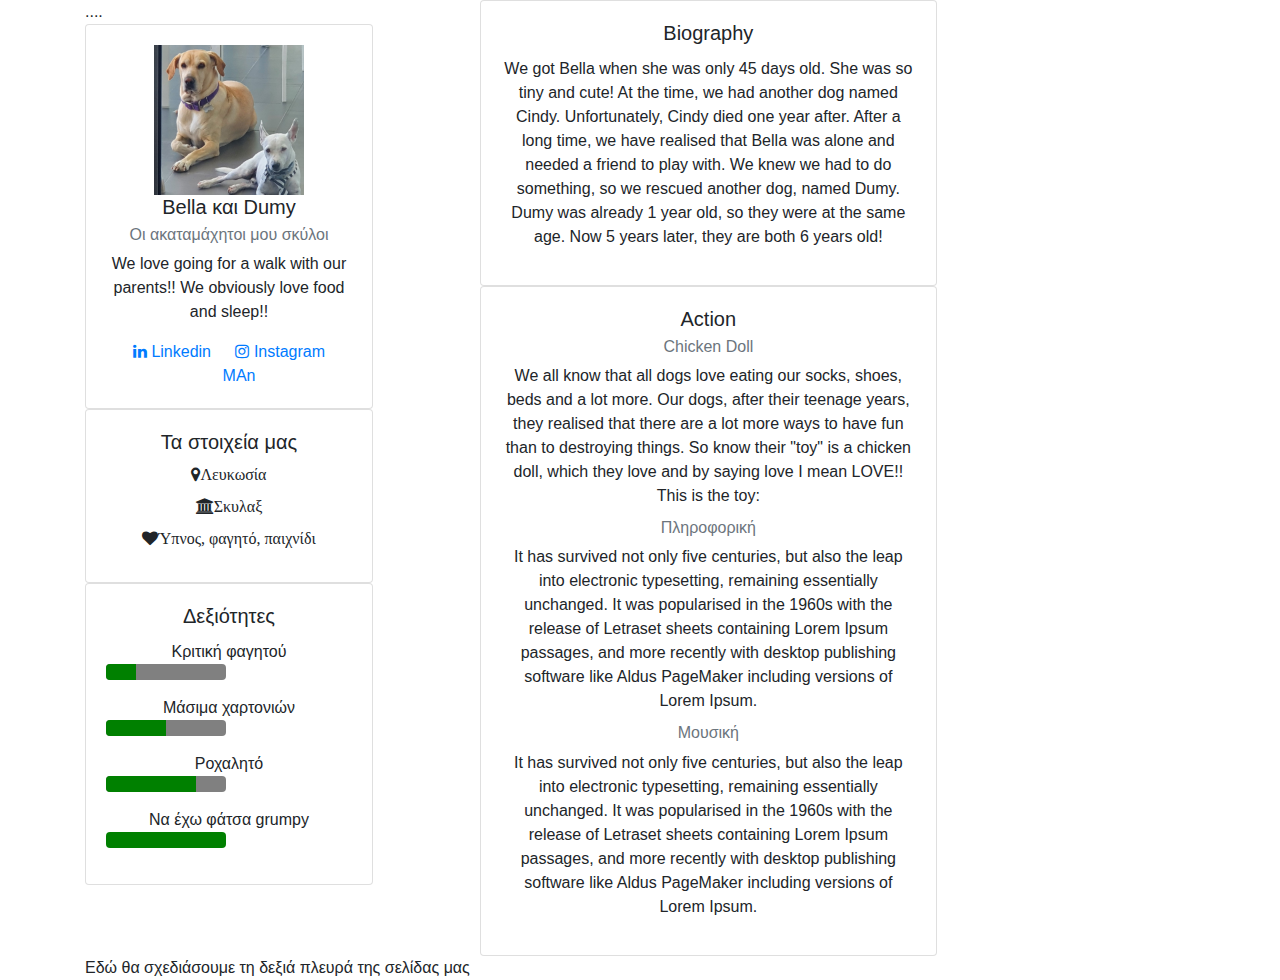
==== index.html @ bf6fba5e "Add files via upload" ====
<html>
  <head>
    <title>Bella&Dumy</title>
    <meta name="viewport" content="width=device-width, initial-scale=1, shrink-to-fit=no">
    <link rel="stylesheet" href="https://maxcdn.bootstrapcdn.com/bootstrap/4.0.0-alpha.6/css/bootstrap.min.css">
    <link rel="stylesheet" href="https://maxcdn.bootstrapcdn.com/font-awesome/4.4.0/css/font-awesome.min.css">
    <link href='css/style.css' rel='stylesheet'>
  </head>
  
  <body>
    <div class="container">
      <div class="row">
        <div class="col-md-4">
          ....

           <div class="card" style="width: 18rem;">
            <div class="card-body text-center">
              <img class="circle profile-photo" src="img/img3.jpg">
              <h5 class="card-title"> Bella και Dumy </h5>
              <h6 class="card-subtitle mb-2 text-muted"> Οι ακαταμάχητοι μου σκύλοι</h6>
              <p class="card-text"> We love going for a walk with our parents!! We obviously love food and sleep!!</p>
              <a href="#" class="card-link"><i class="fa fa-linkedin" aria-hidden="true"></i> Linkedin</a>
              <a href="#" class="card-link"><i class="fa fa-instagram" aria-hidden="true"></i> Instagram</a>
              <a href="#" class="card-link"><i class="fa-sharp fa-solid fa-planet-ringed"></i> MAn </a>
            </div>
            <a href="#"> </a>
          </div>








  <div class="card" style="width: 18rem;">
            <div class="card-body text-center">
              <h5 class="card-title">Τα στοιχεία μας</h5>
              
              <p><i class="fa fa-map-marker" aria-hidden="true">Λευκωσία</i></p>
              <p><i class="fa fa-university" aria-hidden="true">Σκυλαξ</i></p>
              <p><i class="fa fa-heart">Ύπνος, φαγητό, παιχνίδι</i></p>
            </div>
          </div>

          <!-- Τρίτη κάρτα αριστερά-->
          <div class="card" style="width: 18rem;">
            <div class="card-body text-center">
              <h5 class="card-title">Δεξιότητες</h5>
              <p>
                Κριτική φαγητού
                <progress class="progress progress-success" value="25" max="100">25%</progress>
              </p>
              <p>
                Μάσιμα χαρτονιών
                <progress class="progress progress-info" value="50" max="100">50%</progress>
              </p>
              <p>
                Ροχαλητό
                <progress class="progress progress-warning" value="75" max="100">75%</progress>
              </p>
              <p>
                Να έχω φάτσα grumpy
                <progress class="progress progress-danger" value="100" max="100">100%</progress>
              </p>

            </div>
          </div>
        </div>
        <div class="col-md-8">
















<!-- Δεξιά πλευρά της σελίδας -->
<div class="col-md-8">


  <!-- Πρώτη κάρτα δεξιά -->
  <div class="card">
    <div class="card-body text-center">
      <h5 class="card-title">Biography</h5>
      <p> We got Bella when she was only 45 days old. She was so tiny and cute! At the time, we had another dog named Cindy. Unfortunately, Cindy died one year after. After a long time, we have realised that Bella was alone and needed a friend to play with. We knew we had to do something, so we rescued another dog, named Dumy. Dumy was already 1 year old, so they were at the same age. Now 5 years later, they are both 6 years old! 
       
      </p>
    </div>
  </div> <!-- Τέλος κάρτας -->

  <!-- Δεύτερη κάρτα δεξιά -->
  <div class="card">
    <div class="card-body text-center">
      <h5 class="card-title">Action</h5>
      <h6 class="card-subtitle mb-2 text-muted">Chicken Doll</h6>
      <p>We all know that all dogs love eating our socks, shoes, beds and a lot more. Our dogs, after their teenage years, they realised that there are a lot more ways to have fun than to destroying things. So know their "toy" is a chicken doll, which they love and by saying love I mean LOVE!! This is the toy:
      </p>
      <h6 class="card-subtitle mb-2 text-muted">Πληροφορική</h6>
      <p>It has survived not only five centuries, but also the leap into electronic typesetting, remaining essentially unchanged. It was popularised in the 1960s with the release of Letraset sheets containing Lorem Ipsum passages, and more recently with desktop publishing software like Aldus PageMaker including versions of Lorem Ipsum.
      </p>
      <h6 class="card-subtitle mb-2 text-muted">Μουσική</h6>
      <p>It has survived not only five centuries, but also the leap into electronic typesetting, remaining essentially unchanged. It was popularised in the 1960s with the release of Letraset sheets containing Lorem Ipsum passages, and more recently with desktop publishing software like Aldus PageMaker including versions of Lorem Ipsum.
      </p>
    </div>
  </div> <!-- Τέλος κάρτας -->


</div> <!-- Τέλος δεξιάς πλευράς -->

















        </div>
        <div class="col-md-8">
          Εδώ θα σχεδιάσουμε τη δεξιά πλευρά της σελίδας μας
        </div>
      </div>
    </div>
  </body>
</html>
---- css/style.css ----
.profile-photo {
	width: 150px;
}
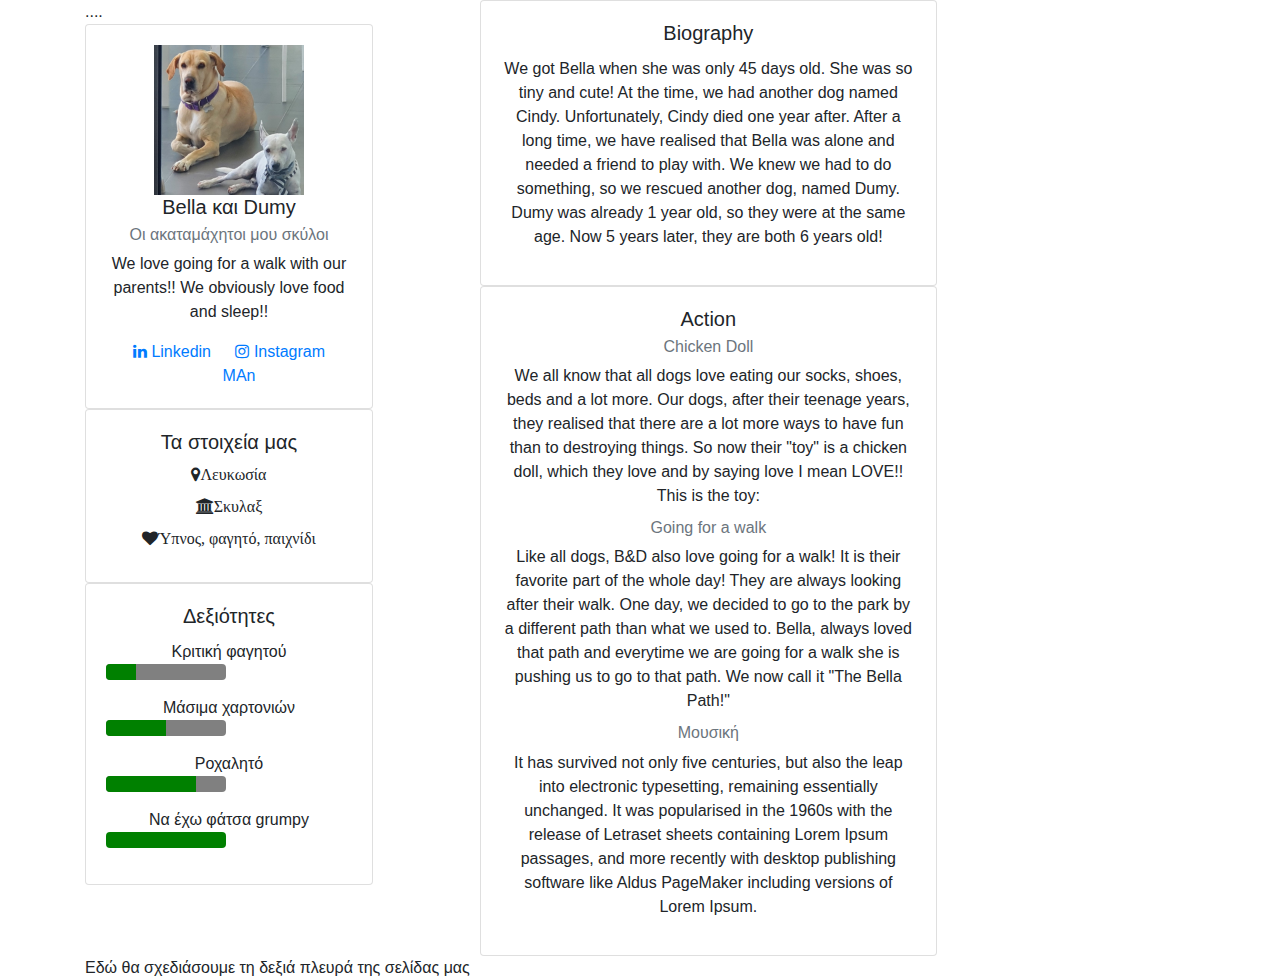
==== commit 2187d53b: "Add files via upload" ====
--- a/index.html
+++ b/index.html
@@ -103,10 +103,10 @@
     <div class="card-body text-center">
       <h5 class="card-title">Action</h5>
       <h6 class="card-subtitle mb-2 text-muted">Chicken Doll</h6>
-      <p>We all know that all dogs love eating our socks, shoes, beds and a lot more. Our dogs, after their teenage years, they realised that there are a lot more ways to have fun than to destroying things. So know their "toy" is a chicken doll, which they love and by saying love I mean LOVE!! This is the toy:
+      <p>We all know that all dogs love eating our socks, shoes, beds and a lot more. Our dogs, after their teenage years, they realised that there are a lot more ways to have fun than to destroying things. So now their "toy" is a chicken doll, which they love and by saying love I mean LOVE!! This is the toy:
       </p>
-      <h6 class="card-subtitle mb-2 text-muted">Πληροφορική</h6>
-      <p>It has survived not only five centuries, but also the leap into electronic typesetting, remaining essentially unchanged. It was popularised in the 1960s with the release of Letraset sheets containing Lorem Ipsum passages, and more recently with desktop publishing software like Aldus PageMaker including versions of Lorem Ipsum.
+      <h6 class="card-subtitle mb-2 text-muted">Going for a walk</h6>
+      <p>Like all dogs, B&D also love going for a walk! It is their favorite part of the whole day! They are always looking after their walk. One day, we decided to go to the park by a different path than what we used to. Bella, always loved that path and everytime we are going for a walk she is pushing us to go to that path. We now call it "The Bella Path!"
       </p>
       <h6 class="card-subtitle mb-2 text-muted">Μουσική</h6>
       <p>It has survived not only five centuries, but also the leap into electronic typesetting, remaining essentially unchanged. It was popularised in the 1960s with the release of Letraset sheets containing Lorem Ipsum passages, and more recently with desktop publishing software like Aldus PageMaker including versions of Lorem Ipsum.
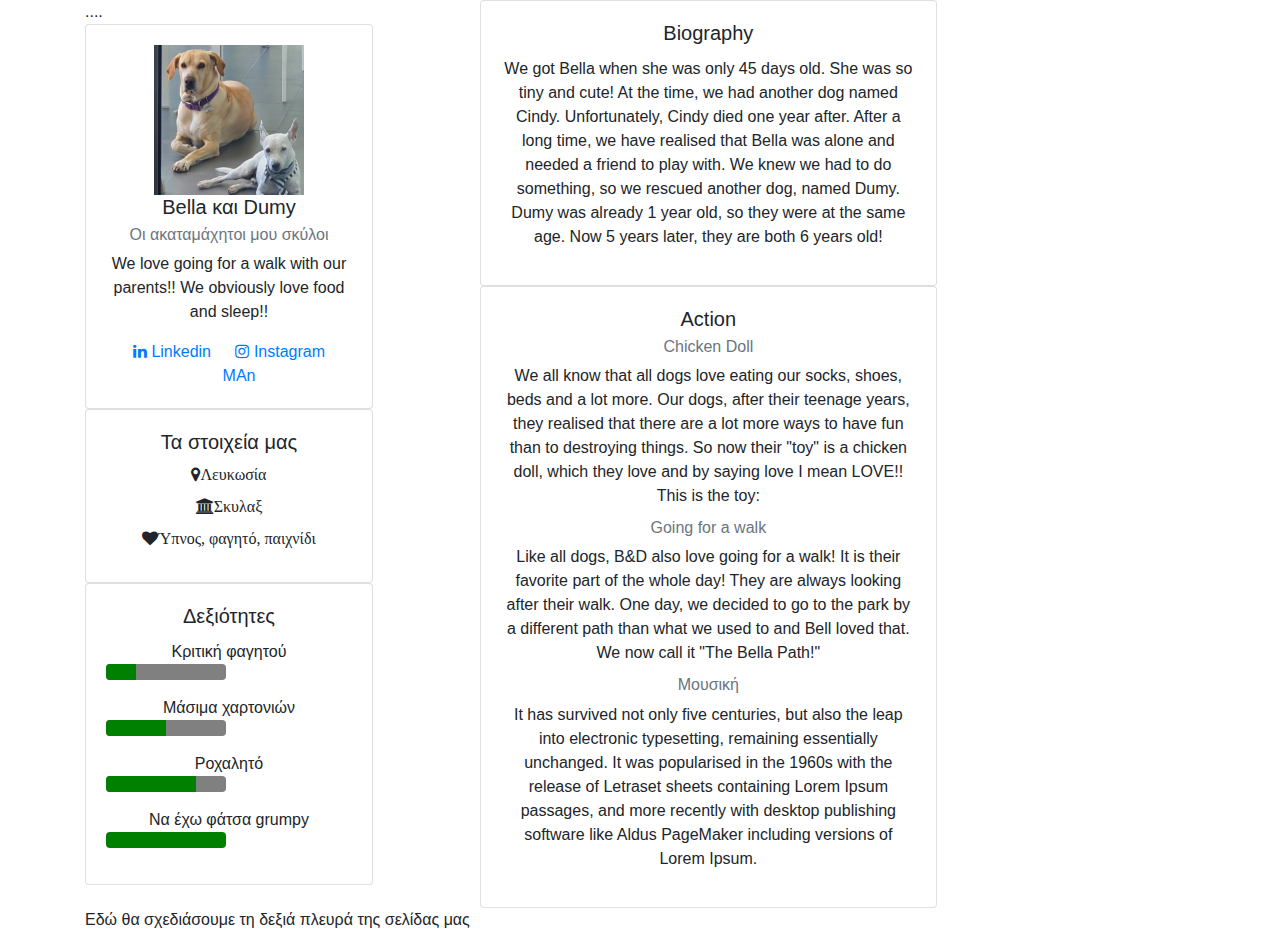
==== commit f9e5b178: "Add files via upload" ====
--- a/index.html
+++ b/index.html
@@ -106,7 +106,7 @@
       <p>We all know that all dogs love eating our socks, shoes, beds and a lot more. Our dogs, after their teenage years, they realised that there are a lot more ways to have fun than to destroying things. So now their "toy" is a chicken doll, which they love and by saying love I mean LOVE!! This is the toy:
       </p>
       <h6 class="card-subtitle mb-2 text-muted">Going for a walk</h6>
-      <p>Like all dogs, B&D also love going for a walk! It is their favorite part of the whole day! They are always looking after their walk. One day, we decided to go to the park by a different path than what we used to. Bella, always loved that path and everytime we are going for a walk she is pushing us to go to that path. We now call it "The Bella Path!"
+      <p>Like all dogs, B&D also love going for a walk! It is their favorite part of the whole day! They are always looking after their walk. One day, we decided to go to the park by a different path than what we used to and Bell loved that. We now call it "The Bella Path!"
       </p>
       <h6 class="card-subtitle mb-2 text-muted">Μουσική</h6>
       <p>It has survived not only five centuries, but also the leap into electronic typesetting, remaining essentially unchanged. It was popularised in the 1960s with the release of Letraset sheets containing Lorem Ipsum passages, and more recently with desktop publishing software like Aldus PageMaker including versions of Lorem Ipsum.
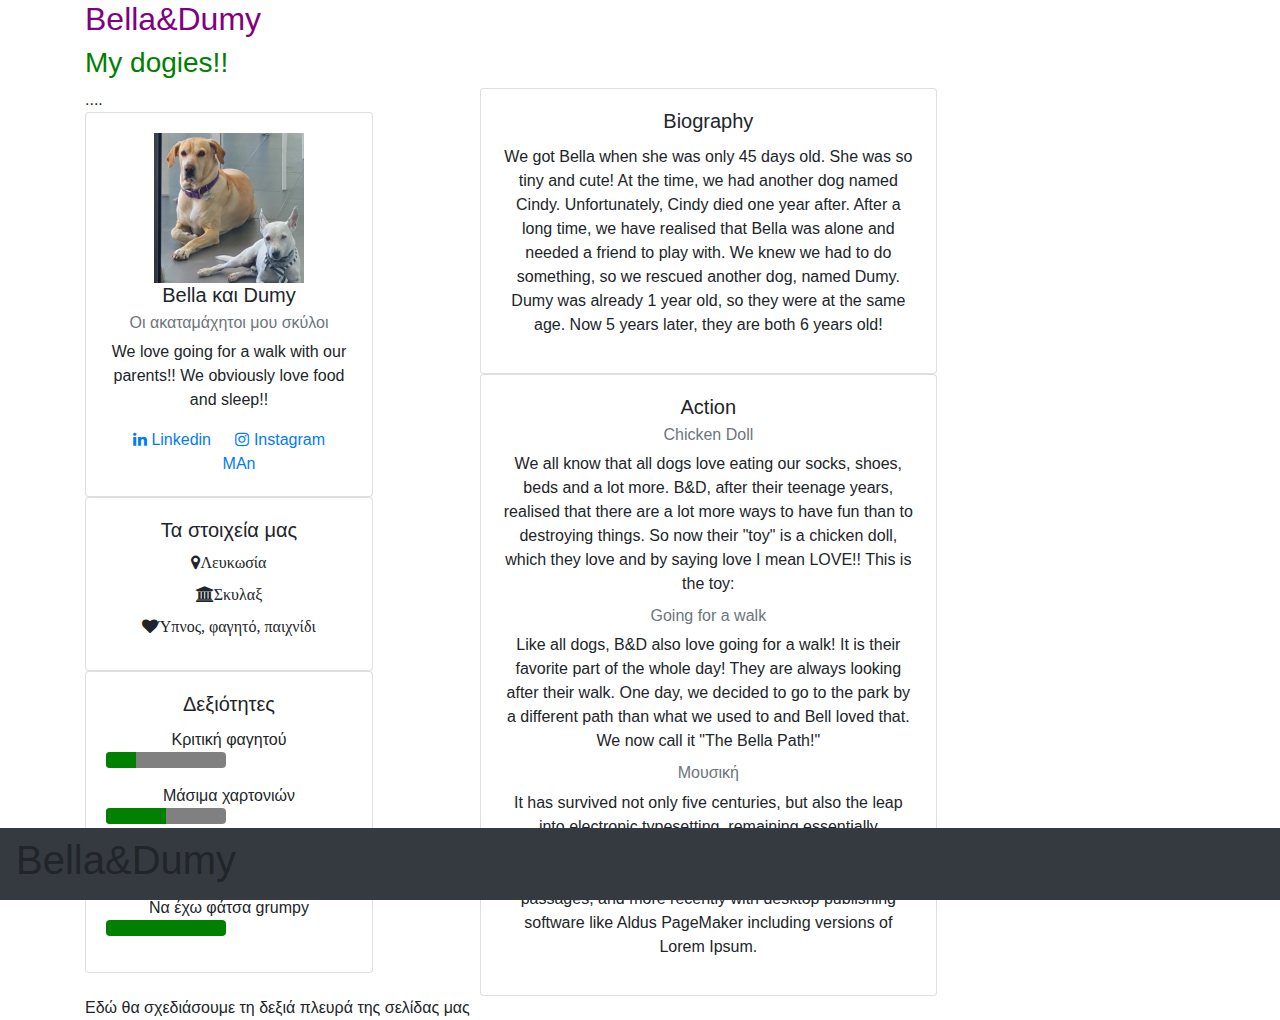
==== commit a4850633: "Add files via upload" ====
--- a/index.html
+++ b/index.html
@@ -7,8 +7,16 @@
     <link href='css/style.css' rel='stylesheet'>
   </head>
   
+
+
   <body>
+
+    <nav class="navbar navbar-expand-sm bg-dark navbar-dark fixed-bottom">
+  <h1> Bella&Dumy </h1>
+</nav>
     <div class="container">
+      <h2> Bella&Dumy </h2>
+      <h3> My dogies!! </h3>
       <div class="row">
         <div class="col-md-4">
           ....
@@ -103,7 +111,7 @@
     <div class="card-body text-center">
       <h5 class="card-title">Action</h5>
       <h6 class="card-subtitle mb-2 text-muted">Chicken Doll</h6>
-      <p>We all know that all dogs love eating our socks, shoes, beds and a lot more. Our dogs, after their teenage years, they realised that there are a lot more ways to have fun than to destroying things. So now their "toy" is a chicken doll, which they love and by saying love I mean LOVE!! This is the toy:
+      <p>We all know that all dogs love eating our socks, shoes, beds and a lot more. B&D, after their teenage years, realised that there are a lot more ways to have fun than to destroying things. So now their "toy" is a chicken doll, which they love and by saying love I mean LOVE!! This is the toy:
       </p>
       <h6 class="card-subtitle mb-2 text-muted">Going for a walk</h6>
       <p>Like all dogs, B&D also love going for a walk! It is their favorite part of the whole day! They are always looking after their walk. One day, we decided to go to the park by a different path than what we used to and Bell loved that. We now call it "The Bella Path!"
@@ -140,4 +148,19 @@
       </div>
     </div>
   </body>
-</html>+</html>
+
+
+
+
+
+
+
+
+
+
+
+
+
+
+
--- a/css/style.css
+++ b/css/style.css
@@ -1,3 +1,13 @@
 .profile-photo {
 	width: 150px;
+}
+
+h2{ width: 150px;
+	color: purple;
+
+}
+
+h3{ width: 150px;
+	color: green;
+
 }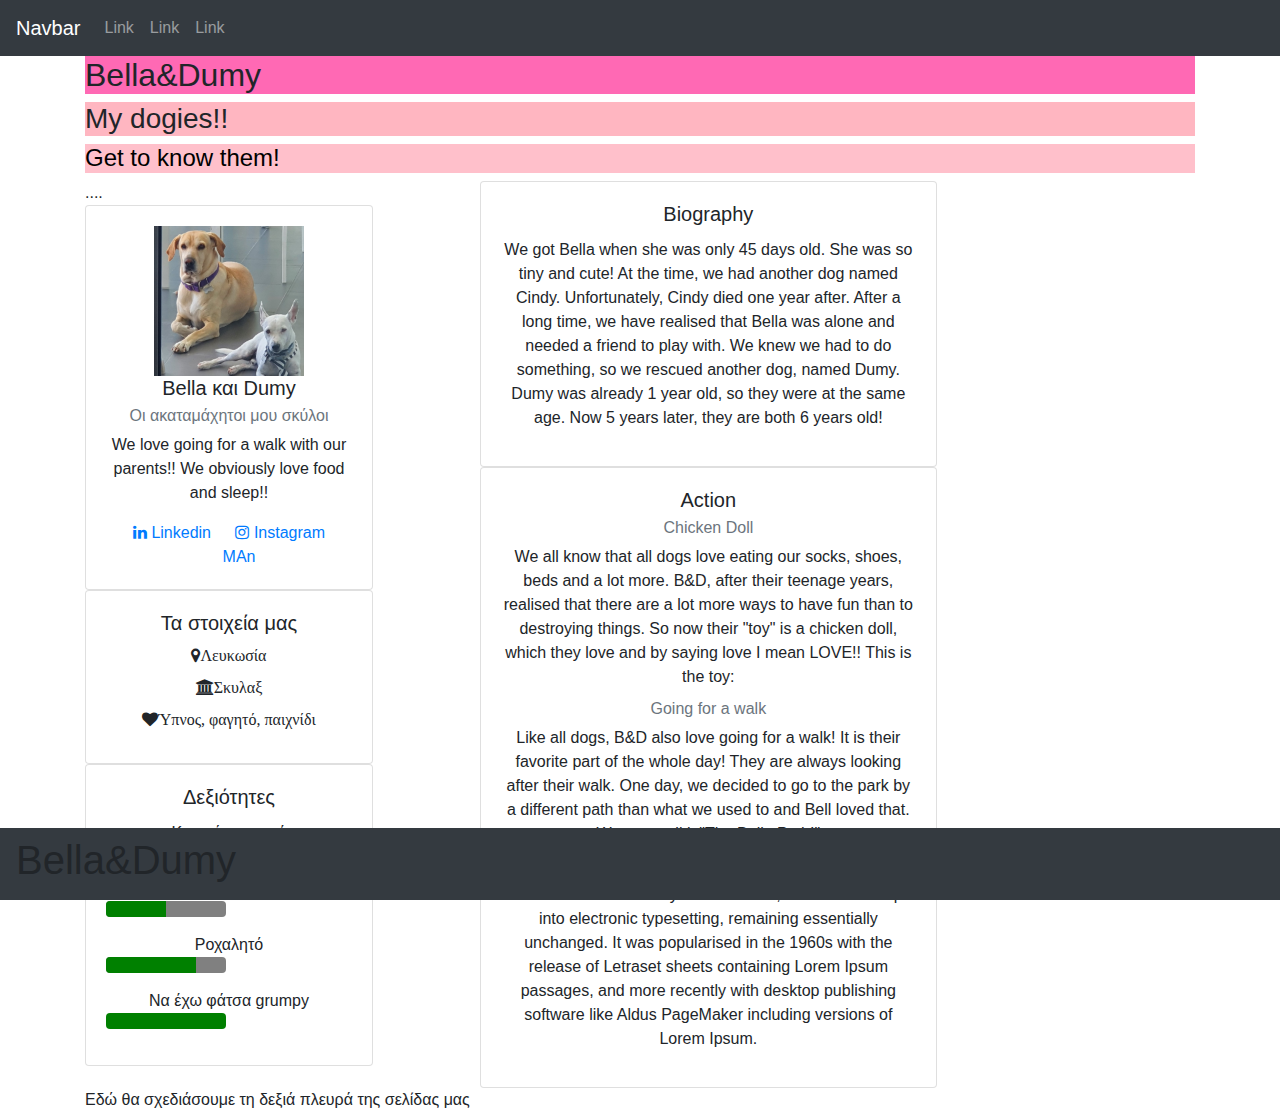
==== commit 9420b518: "Add files via upload" ====
--- a/index.html
+++ b/index.html
@@ -11,12 +11,43 @@
 
   <body>
 
+      <nav class="navbar navbar-expand-md bg-dark navbar-dark">
+  <!-- Brand -->
+  <a class="navbar-brand" href="#">Navbar</a>
+
+  <!-- Toggler/collapsibe Button -->
+  <button class="navbar-toggler" type="button" data-toggle="collapse" data-target="#collapsibleNavbar">
+    <span class="navbar-toggler-icon"></span>
+  </button>
+
+  <!-- Navbar links -->
+  <div class="collapse navbar-collapse" id="collapsibleNavbar">
+    <ul class="navbar-nav">
+      <li class="nav-item">
+        <a class="nav-link" href="#">Link</a>
+      </li>
+      <li class="nav-item">
+        <a class="nav-link" href="#">Link</a>
+      </li>
+      <li class="nav-item">
+        <a class="nav-link" href="#">Link</a>
+      </li>
+    </ul>
+  </div>
+</nav>
+
+
+
+
+
+
     <nav class="navbar navbar-expand-sm bg-dark navbar-dark fixed-bottom">
   <h1> Bella&Dumy </h1>
 </nav>
     <div class="container">
       <h2> Bella&Dumy </h2>
-      <h3> My dogies!! </h3>
+      <h3> My dogies!! </h3> 
+      <h4> Get to know them! </h4>
       <div class="row">
         <div class="col-md-4">
           ....
--- a/css/style.css
+++ b/css/style.css
@@ -2,12 +2,19 @@
 	width: 150px;
 }
 
-h2{ width: 150px;
-	color: purple;
+h2{ width: 150x;
+	color: rey;
+	background-color: hotpink;
 
 }
 
-h3{ width: 150px;
-	color: green;
+h3{ width: 10x;
+	color: reen;
+	background-color: lightpink;
+
+}
+
+h4{ color: black;
+	background-color:pink ;
 
 }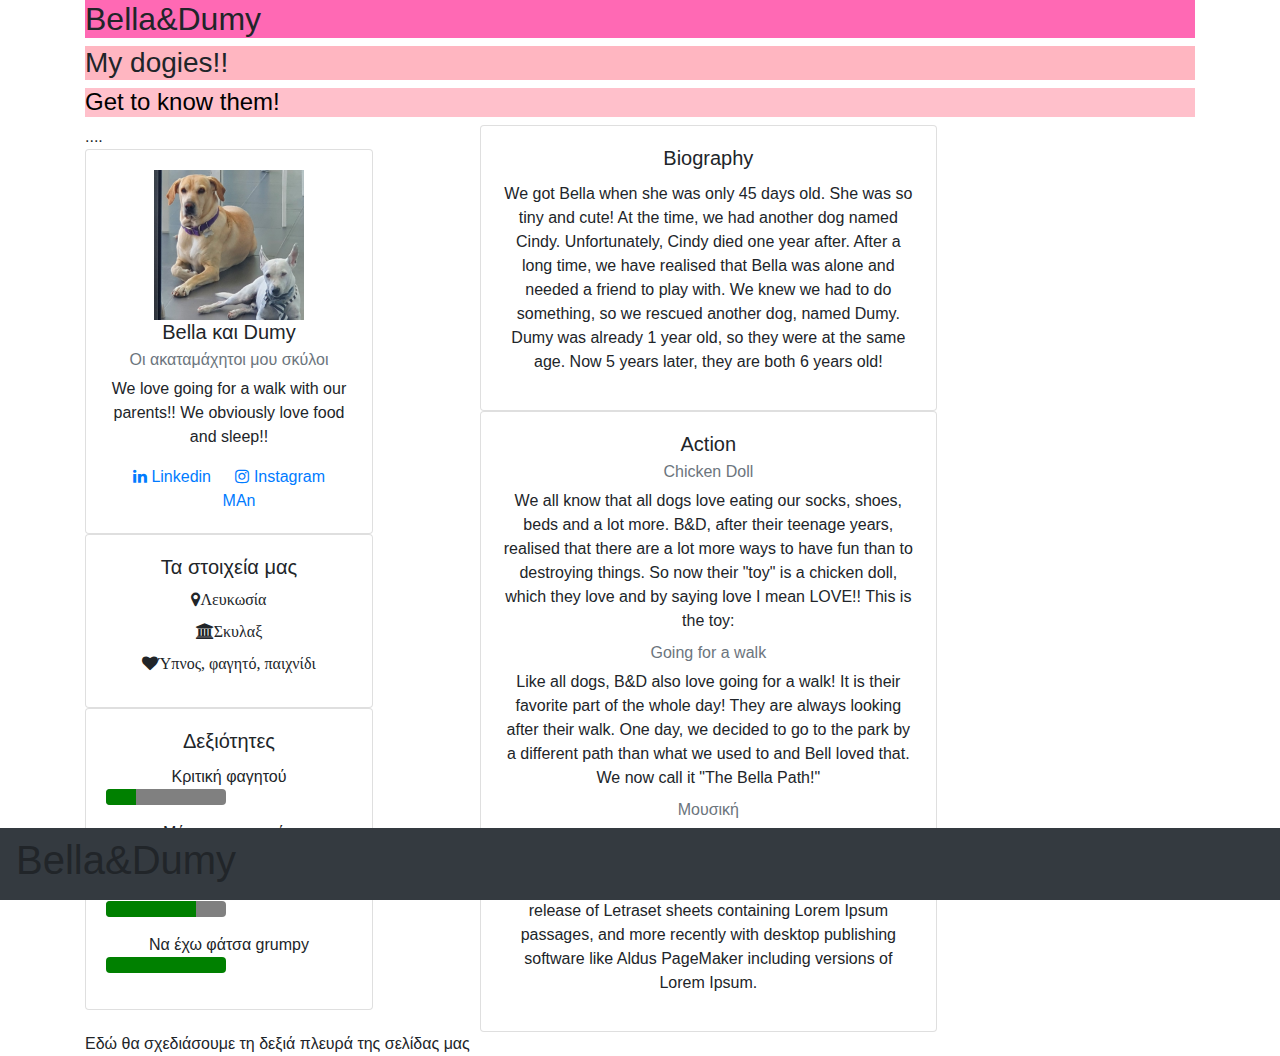
==== commit fb1755bf: "Add files via upload" ====
--- a/index.html
+++ b/index.html
@@ -10,36 +10,6 @@
 
 
   <body>
-
-      <nav class="navbar navbar-expand-md bg-dark navbar-dark">
-  <!-- Brand -->
-  <a class="navbar-brand" href="#">Navbar</a>
-
-  <!-- Toggler/collapsibe Button -->
-  <button class="navbar-toggler" type="button" data-toggle="collapse" data-target="#collapsibleNavbar">
-    <span class="navbar-toggler-icon"></span>
-  </button>
-
-  <!-- Navbar links -->
-  <div class="collapse navbar-collapse" id="collapsibleNavbar">
-    <ul class="navbar-nav">
-      <li class="nav-item">
-        <a class="nav-link" href="#">Link</a>
-      </li>
-      <li class="nav-item">
-        <a class="nav-link" href="#">Link</a>
-      </li>
-      <li class="nav-item">
-        <a class="nav-link" href="#">Link</a>
-      </li>
-    </ul>
-  </div>
-</nav>
-
-
-
-
-
 
     <nav class="navbar navbar-expand-sm bg-dark navbar-dark fixed-bottom">
   <h1> Bella&Dumy </h1>
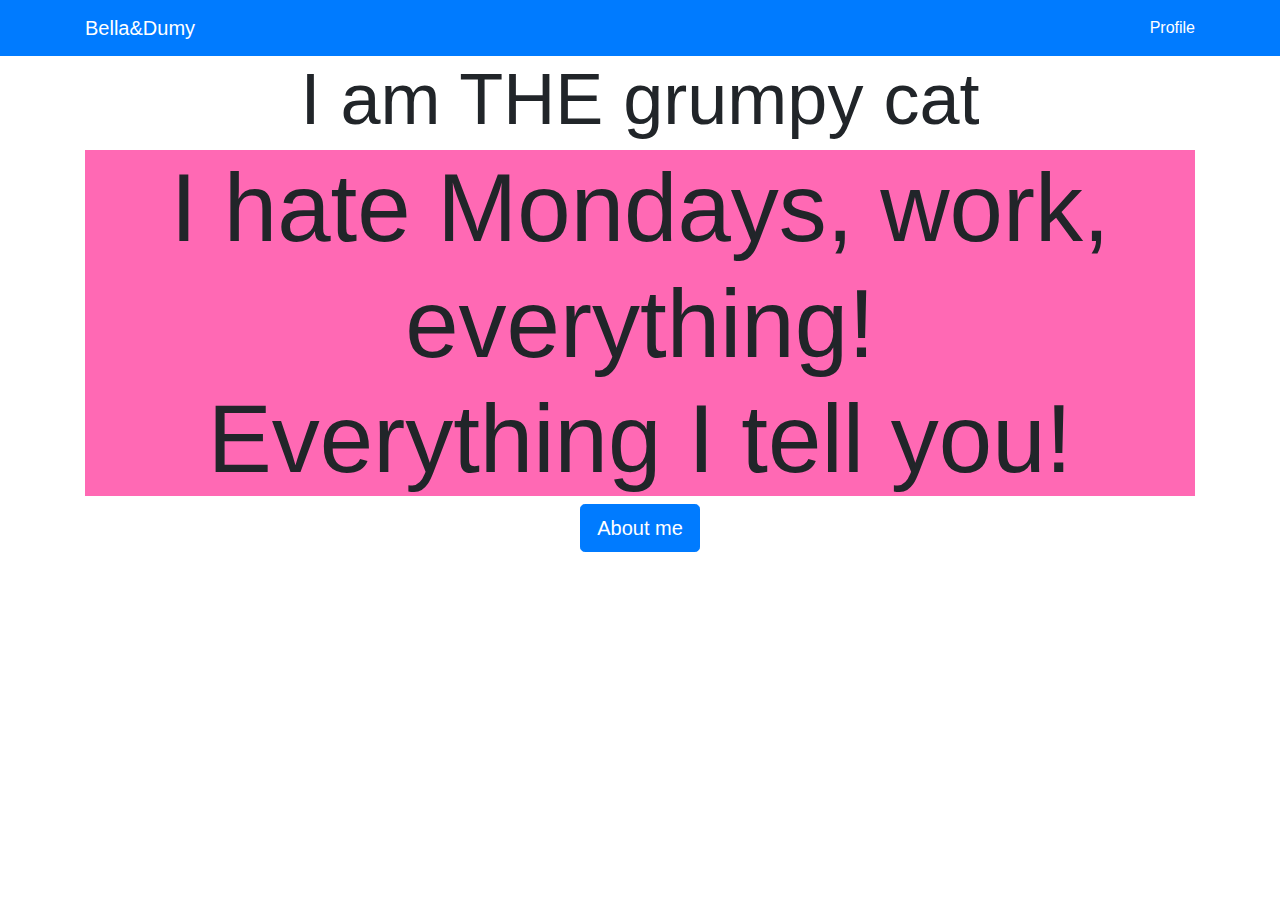
==== commit 3b35d6e8: "Add files via upload" ====
--- a/index.html
+++ b/index.html
@@ -1,167 +1,42 @@
 <html>
   <head>
-    <title>Bella&Dumy</title>
+    <title>Your name</title>
     <meta name="viewport" content="width=device-width, initial-scale=1, shrink-to-fit=no">
     <link rel="stylesheet" href="https://maxcdn.bootstrapcdn.com/bootstrap/4.0.0-alpha.6/css/bootstrap.min.css">
     <link rel="stylesheet" href="https://maxcdn.bootstrapcdn.com/font-awesome/4.4.0/css/font-awesome.min.css">
-    <link href='css/style.css' rel='stylesheet'>
+    <link rel="stylesheet" type="text/css" href="css/style.css">
+    <link rel="stylesheet" type="text/css" href="css/landing-page-style.css">
   </head>
   
 
+  <body>
+    <nav class="navbar navbar-dark bg-primary">
+      <div class="container">
+        <a class="navbar-brand">Bella&Dumy</a>
+        <ul class="nav navbar-nav pull-right">
+          <li class="nav-item active">
+            <a class="nav-link" href="./profile.html">Profile</a>
+          </li>
 
-  <body>
+        </ul>
+      </div>
+    </nav>
 
-    <nav class="navbar navbar-expand-sm bg-dark navbar-dark fixed-bottom">
-  <h1> Bella&Dumy </h1>
-</nav>
-    <div class="container">
-      <h2> Bella&Dumy </h2>
-      <h3> My dogies!! </h3> 
-      <h4> Get to know them! </h4>
-      <div class="row">
-        <div class="col-md-4">
-          ....
-
-           <div class="card" style="width: 18rem;">
-            <div class="card-body text-center">
-              <img class="circle profile-photo" src="img/img3.jpg">
-              <h5 class="card-title"> Bella και Dumy </h5>
-              <h6 class="card-subtitle mb-2 text-muted"> Οι ακαταμάχητοι μου σκύλοι</h6>
-              <p class="card-text"> We love going for a walk with our parents!! We obviously love food and sleep!!</p>
-              <a href="#" class="card-link"><i class="fa fa-linkedin" aria-hidden="true"></i> Linkedin</a>
-              <a href="#" class="card-link"><i class="fa fa-instagram" aria-hidden="true"></i> Instagram</a>
-              <a href="#" class="card-link"><i class="fa-sharp fa-solid fa-planet-ringed"></i> MAn </a>
-            </div>
-            <a href="#"> </a>
+    <div class="text-center">
+      <div class="container">
+        <div class="row">
+          <div class="col-md-12">
+            <h1 class="display-3">I am THE grumpy cat</h1>
+            <h2 class="display-1">
+              I hate Mondays, work, everything!<br>
+              Everything I tell you!
+            </h2>
+            <p class="lead">
+              <a class="btn btn-primary btn-lg" href="./aboutme.html">About me</a>
+            </p>
           </div>
-
-
-
-
-
-
-
-
-  <div class="card" style="width: 18rem;">
-            <div class="card-body text-center">
-              <h5 class="card-title">Τα στοιχεία μας</h5>
-              
-              <p><i class="fa fa-map-marker" aria-hidden="true">Λευκωσία</i></p>
-              <p><i class="fa fa-university" aria-hidden="true">Σκυλαξ</i></p>
-              <p><i class="fa fa-heart">Ύπνος, φαγητό, παιχνίδι</i></p>
-            </div>
-          </div>
-
-          <!-- Τρίτη κάρτα αριστερά-->
-          <div class="card" style="width: 18rem;">
-            <div class="card-body text-center">
-              <h5 class="card-title">Δεξιότητες</h5>
-              <p>
-                Κριτική φαγητού
-                <progress class="progress progress-success" value="25" max="100">25%</progress>
-              </p>
-              <p>
-                Μάσιμα χαρτονιών
-                <progress class="progress progress-info" value="50" max="100">50%</progress>
-              </p>
-              <p>
-                Ροχαλητό
-                <progress class="progress progress-warning" value="75" max="100">75%</progress>
-              </p>
-              <p>
-                Να έχω φάτσα grumpy
-                <progress class="progress progress-danger" value="100" max="100">100%</progress>
-              </p>
-
-            </div>
-          </div>
-        </div>
-        <div class="col-md-8">
-
-
-
-
-
-
-
-
-
-
-
-
-
-
-
-
-<!-- Δεξιά πλευρά της σελίδας -->
-<div class="col-md-8">
-
-
-  <!-- Πρώτη κάρτα δεξιά -->
-  <div class="card">
-    <div class="card-body text-center">
-      <h5 class="card-title">Biography</h5>
-      <p> We got Bella when she was only 45 days old. She was so tiny and cute! At the time, we had another dog named Cindy. Unfortunately, Cindy died one year after. After a long time, we have realised that Bella was alone and needed a friend to play with. We knew we had to do something, so we rescued another dog, named Dumy. Dumy was already 1 year old, so they were at the same age. Now 5 years later, they are both 6 years old! 
-       
-      </p>
-    </div>
-  </div> <!-- Τέλος κάρτας -->
-
-  <!-- Δεύτερη κάρτα δεξιά -->
-  <div class="card">
-    <div class="card-body text-center">
-      <h5 class="card-title">Action</h5>
-      <h6 class="card-subtitle mb-2 text-muted">Chicken Doll</h6>
-      <p>We all know that all dogs love eating our socks, shoes, beds and a lot more. B&D, after their teenage years, realised that there are a lot more ways to have fun than to destroying things. So now their "toy" is a chicken doll, which they love and by saying love I mean LOVE!! This is the toy:
-      </p>
-      <h6 class="card-subtitle mb-2 text-muted">Going for a walk</h6>
-      <p>Like all dogs, B&D also love going for a walk! It is their favorite part of the whole day! They are always looking after their walk. One day, we decided to go to the park by a different path than what we used to and Bell loved that. We now call it "The Bella Path!"
-      </p>
-      <h6 class="card-subtitle mb-2 text-muted">Μουσική</h6>
-      <p>It has survived not only five centuries, but also the leap into electronic typesetting, remaining essentially unchanged. It was popularised in the 1960s with the release of Letraset sheets containing Lorem Ipsum passages, and more recently with desktop publishing software like Aldus PageMaker including versions of Lorem Ipsum.
-      </p>
-    </div>
-  </div> <!-- Τέλος κάρτας -->
-
-
-</div> <!-- Τέλος δεξιάς πλευράς -->
-
-
-
-
-
-
-
-
-
-
-
-
-
-
-
-
-
-        </div>
-        <div class="col-md-8">
-          Εδώ θα σχεδιάσουμε τη δεξιά πλευρά της σελίδας μας
         </div>
       </div>
     </div>
   </body>
-</html>
-
-
-
-
-
-
-
-
-
-
-
-
-
-
-
+</html>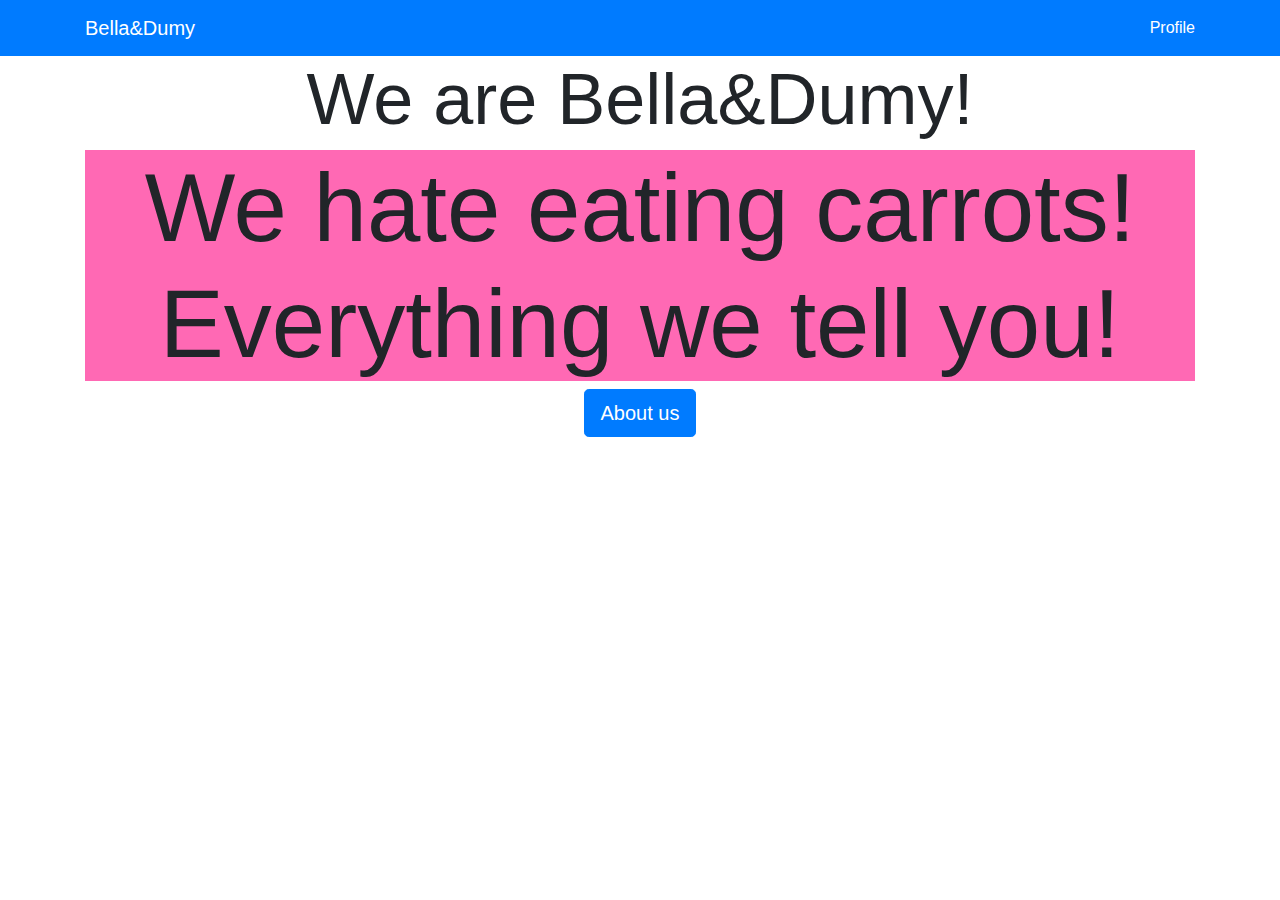
==== commit a7b4cc62: "Add files via upload" ====
--- a/index.html
+++ b/index.html
@@ -26,13 +26,13 @@
       <div class="container">
         <div class="row">
           <div class="col-md-12">
-            <h1 class="display-3">I am THE grumpy cat</h1>
+            <h1 class="display-3">We are Bella&Dumy!</h1>
             <h2 class="display-1">
-              I hate Mondays, work, everything!<br>
-              Everything I tell you!
+             We hate eating carrots!<br>
+              Everything we tell you!
             </h2>
             <p class="lead">
-              <a class="btn btn-primary btn-lg" href="./aboutme.html">About me</a>
+              <a class="btn btn-primary btn-lg" href="./aboutme.html">About us</a>
             </p>
           </div>
         </div>
